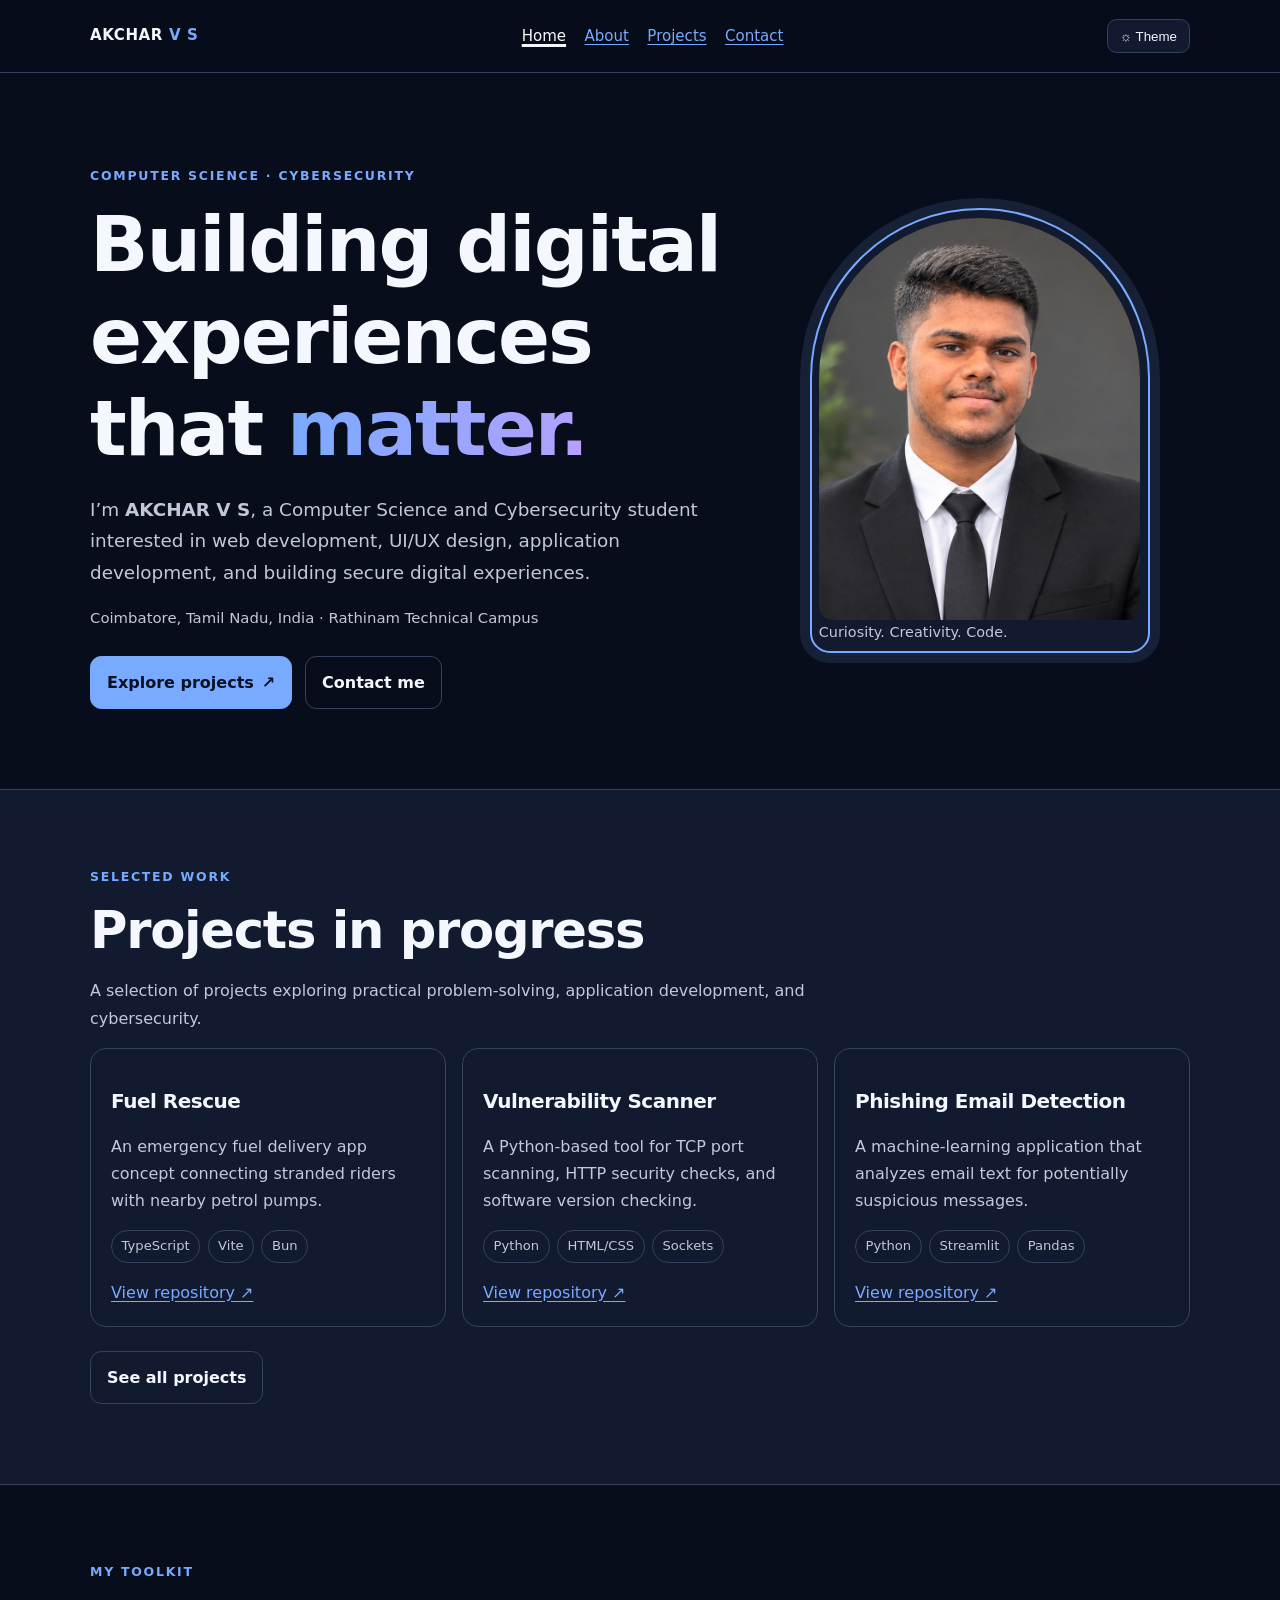
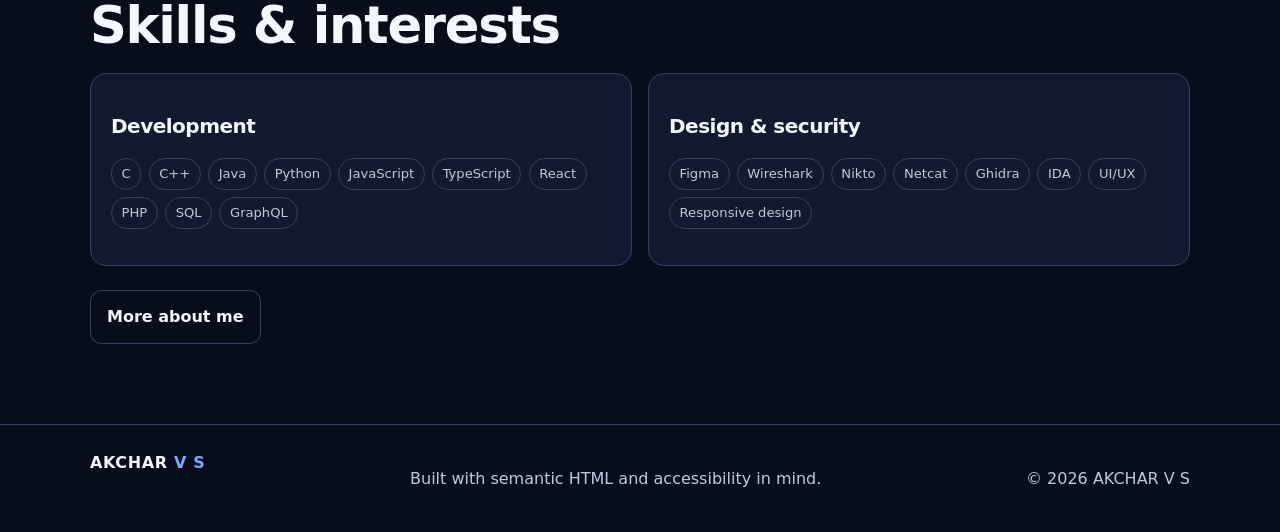
==== index.html @ f5e0c3da "Add portfolio website" ====
<!doctype html>
<html lang="en">
<head>
  <meta charset="utf-8">
  <meta name="viewport" content="width=device-width, initial-scale=1">
  <meta name="description" content="Portfolio of AKCHAR V S, a Computer Science and Cybersecurity student interested in web development, UI/UX design, application development, and cybersecurity.">
  <meta name="theme-color" content="#080d1b">
  <meta name="robots" content="index,follow">
  <meta property="og:type" content="website">
  <meta property="og:title" content="AKCHAR V S | Developer & Cybersecurity Student">
  <meta property="og:description" content="Portfolio of AKCHAR V S, a Computer Science and Cybersecurity student interested in web development, UI/UX design, application development, and cybersecurity.">
  <meta property="og:image" content="assets/profile.png">
  <title>AKCHAR V S | Developer & Cybersecurity Student</title>
  <link rel="icon" href="assets/favicon.svg" type="image/svg+xml">
  <link rel="stylesheet" href="assets/styles.css">
  <script src="assets/script.js" defer></script>
</head>
<body>
<a class="skip-link" href="#main">Skip to main content</a>
<header class="site-header">
  <nav class="nav wrap" aria-label="Main navigation">
    <a class="brand" href="index.html" aria-label="AKCHAR V S home">AKCHAR <span>V S</span></a>
    <button class="menu-button" type="button" data-menu-toggle aria-expanded="false" aria-controls="primary-links">Menu</button>
    <ul id="primary-links" data-nav-list><li><a href="index.html" aria-current="page">Home</a></li><li><a href="about.html">About</a></li><li><a href="projects.html">Projects</a></li><li><a href="contact.html">Contact</a></li></ul>
    <div class="nav-tools"><button class="icon-button" type="button" data-theme-toggle aria-label="Switch color theme">☼ Theme</button></div>
  </nav>
</header>
<main id="main" class="skip-target">
<section class="hero wrap" aria-labelledby="home-title">
  <div><p class="eyebrow">Computer Science · Cybersecurity</p><h1 id="home-title">Building digital experiences that <span class="gradient">matter.</span></h1>
  <p class="lead">I’m <strong>AKCHAR V S</strong>, a Computer Science and Cybersecurity student interested in web development, UI/UX design, application development, and building secure digital experiences.</p>
  <p class="meta">Coimbatore, Tamil Nadu, India · Rathinam Technical Campus</p>
  <div class="actions"><a class="button" href="projects.html">Explore projects <span aria-hidden="true">↗</span></a><a class="button secondary" href="contact.html">Contact me</a></div></div>
  <figure class="portrait-wrap"><img src="assets/profile.png" alt="Professional portrait of AKCHAR V S wearing a black suit and tie" width="832" height="1109" fetchpriority="high"><figcaption class="small">Curiosity. Creativity. Code.</figcaption></figure>
</section>
<section class="section alt" aria-labelledby="featured-title"><div class="wrap"><p class="eyebrow">SELECTED WORK</p><h2 id="featured-title">Projects in progress</h2><p class="section-intro">A selection of projects exploring practical problem-solving, application development, and cybersecurity.</p><div class="grid">
<article class="card"><h3>Fuel Rescue</h3><p>An emergency fuel delivery app concept connecting stranded riders with nearby petrol pumps.</p><ul class="tags"><li>TypeScript</li><li>Vite</li><li>Bun</li></ul><a href="https://github.com/akchar1429/FuelRescue" target="_blank" rel="noopener noreferrer">View repository <span aria-hidden="true">↗</span></a></article>
<article class="card"><h3>Vulnerability Scanner</h3><p>A Python-based tool for TCP port scanning, HTTP security checks, and software version checking.</p><ul class="tags"><li>Python</li><li>HTML/CSS</li><li>Sockets</li></ul><a href="https://github.com/akchar1429/Vulnerability-Scanner" target="_blank" rel="noopener noreferrer">View repository <span aria-hidden="true">↗</span></a></article>
<article class="card"><h3>Phishing Email Detection</h3><p>A machine-learning application that analyzes email text for potentially suspicious messages.</p><ul class="tags"><li>Python</li><li>Streamlit</li><li>Pandas</li></ul><a href="https://github.com/akchar1429/Phising-email-detection" target="_blank" rel="noopener noreferrer">View repository <span aria-hidden="true">↗</span></a></article>
</div><p class="actions"><a class="button secondary" href="projects.html">See all projects</a></p></div></section>
<section class="section wrap" aria-labelledby="skills-title"><p class="eyebrow">MY TOOLKIT</p><h2 id="skills-title">Skills & interests</h2><div class="grid two"><article class="card"><h3>Development</h3><ul class="tags"><li>C</li><li>C++</li><li>Java</li><li>Python</li><li>JavaScript</li><li>TypeScript</li><li>React</li><li>PHP</li><li>SQL</li><li>GraphQL</li></ul></article><article class="card"><h3>Design & security</h3><ul class="tags"><li>Figma</li><li>Wireshark</li><li>Nikto</li><li>Netcat</li><li>Ghidra</li><li>IDA</li><li>UI/UX</li><li>Responsive design</li></ul></article></div><p class="actions"><a class="button secondary" href="about.html">More about me</a></p></section>
</main>
<footer class="footer"><div class="wrap footer-inner"><a class="brand" href="index.html">AKCHAR <span>V S</span></a><p>Built with semantic HTML and accessibility in mind.</p><p>© <span data-year>2026</span> AKCHAR V S</p></div></footer>
</body></html>
---- assets/styles.css ----
:root{color-scheme:dark;--bg:#080d1b;--surface:#111a2e;--surface2:#16223a;--text:#f5f7ff;--muted:#c0c9dc;--line:#35435f;--blue:#78aaff;--violet:#b5a1ff;--focus:#ffe082;--header:rgba(8,13,27,.96)}
:root.light{color-scheme:light;--bg:#f7f9ff;--surface:#fff;--surface2:#edf2ff;--text:#151d31;--muted:#46536b;--line:#b7c3d9;--blue:#174eaa;--violet:#6040bd;--focus:#8a4100;--header:rgba(247,249,255,.97)}
*{box-sizing:border-box}html{scroll-behavior:smooth;scroll-padding-top:6rem}body{margin:0;background:var(--bg);color:var(--text);font:16px/1.7 system-ui,-apple-system,"Segoe UI",sans-serif}a{color:var(--blue);text-underline-offset:.2em}a:hover{text-decoration-thickness:2px}img{max-width:100%;height:auto}.wrap{width:min(1100px,calc(100% - 2rem));margin-inline:auto}.skip-link{position:absolute;left:1rem;top:-8rem;background:var(--text);color:var(--bg);padding:.8rem 1rem;z-index:100;border-radius:.5rem}.skip-link:focus{top:1rem}.site-header{position:sticky;top:0;z-index:20;background:var(--header);border-bottom:1px solid var(--line)}.nav{display:flex;align-items:center;justify-content:space-between;gap:1rem;min-height:4.5rem}.brand{font-weight:800;text-decoration:none;color:var(--text);letter-spacing:.04em}.brand span{color:var(--blue)}.nav ul{display:flex;gap:1.15rem;list-style:none;margin:0;padding:0}.nav a{font-size:.94rem}.nav a[aria-current=page]{color:var(--text);text-decoration-thickness:3px;text-decoration-line:underline}.nav-tools{display:flex;gap:.5rem;align-items:center}.icon-button,.menu-button{background:var(--surface);color:var(--text);border:1px solid var(--line);border-radius:.6rem;padding:.55rem .75rem;cursor:pointer}.menu-button{display:none}.hero{display:grid;grid-template-columns:1.2fr .8fr;gap:3rem;align-items:center;padding-block:5rem}.eyebrow{font-size:.78rem;font-weight:800;letter-spacing:.14em;text-transform:uppercase;color:var(--blue)}h1,h2,h3{line-height:1.2;letter-spacing:-.025em}h1{font-size:clamp(2.5rem,6vw,4.8rem);margin:.4rem 0 1rem}h2{font-size:clamp(2rem,4vw,3.2rem);margin:.3rem 0 1rem}h3{font-size:1.25rem}.gradient{background:linear-gradient(100deg,var(--blue),var(--violet));background-clip:text;color:transparent}.lead{font-size:1.15rem;color:var(--muted);max-width:42rem}.actions{display:flex;flex-wrap:wrap;gap:.8rem;margin-top:1.5rem}.button{display:inline-flex;align-items:center;justify-content:center;gap:.5rem;border:1px solid var(--blue);border-radius:.7rem;padding:.75rem 1rem;background:var(--blue);color:#071126;font-weight:750;text-decoration:none}.button.secondary{background:transparent;color:var(--text);border-color:var(--line)}.portrait-wrap{justify-self:center;max-width:340px;width:100%;padding:.45rem;border:2px solid var(--blue);border-radius:11rem 11rem 1.3rem 1.3rem;background:var(--surface);box-shadow:0 0 0 10px color-mix(in srgb,var(--blue) 12%,transparent)}.portrait-wrap img{display:block;width:100%;aspect-ratio:4/5;object-fit:cover;object-position:center 20%;border-radius:10.5rem 10.5rem .9rem .9rem}.section{padding-block:4rem}.section.alt{background:var(--surface);border-block:1px solid var(--line)}.section-intro{max-width:48rem;color:var(--muted)}.grid{display:grid;grid-template-columns:repeat(3,minmax(0,1fr));gap:1rem}.grid.two{grid-template-columns:repeat(2,minmax(0,1fr))}.card{background:var(--surface);border:1px solid var(--line);border-radius:1rem;padding:1.25rem;min-width:0}.card p{color:var(--muted)}.tags{display:flex;flex-wrap:wrap;gap:.45rem;padding:0;list-style:none}.tags li{border:1px solid var(--line);border-radius:99px;padding:.25rem .6rem;font-size:.82rem;color:var(--muted)}.meta{color:var(--muted);font-size:.93rem}.timeline{border-left:2px solid var(--line);margin:2rem 0 0  .5rem;padding-left:1.5rem}.timeline article{position:relative;margin-bottom:1.8rem}.timeline article:before{content:"";position:absolute;left:-1.98rem;top:.35rem;width:.7rem;height:.7rem;border-radius:50%;background:var(--blue);outline:4px solid var(--bg)}.form{max-width:700px}.field{margin-block:1rem}.field label{display:block;font-weight:700;margin-bottom:.35rem}.field input,.field textarea,.field select{width:100%;padding:.8rem;border-radius:.55rem;border:1px solid var(--line);background:var(--surface);color:var(--text);font:inherit}.field textarea{min-height:9rem;resize:vertical}.hint{font-size:.9rem;color:var(--muted);margin:.25rem 0}.error{color:#ff9b9b;font-weight:650}.field [aria-invalid=true]{border:2px solid #ff8b8b}.status{padding:.8rem;border:1px solid var(--line);border-radius:.6rem;margin-block:1rem}.status:empty{display:none}.footer{border-top:1px solid var(--line);padding:1.5rem 0;color:var(--muted)}.footer-inner{display:flex;flex-wrap:wrap;justify-content:space-between;gap:1rem}.not-found{text-align:center;padding-block:8rem}.skip-target{scroll-margin-top:6rem}.small{font-size:.9rem;color:var(--muted)}:focus-visible{outline:3px solid var(--focus);outline-offset:4px}button:focus-visible,input:focus-visible,textarea:focus-visible,select:focus-visible,a:focus-visible{outline:3px solid var(--focus);outline-offset:3px}@media(max-width:800px){.hero{grid-template-columns:1fr;gap:2rem;padding-block:3rem}.portrait-wrap{grid-row:1;max-width:260px}.grid{grid-template-columns:repeat(2,minmax(0,1fr))}.nav ul{gap:.7rem}}@media(max-width:620px){.nav{flex-wrap:wrap;padding-block:.7rem}.menu-button{display:inline-block}.nav ul{display:none;flex-basis:100%;flex-direction:column;padding:.5rem 0}.nav ul.open{display:flex}.nav ul a{display:block;padding:.45rem}.grid,.grid.two{grid-template-columns:1fr}.section{padding-block:3rem}.hero{padding-block:2rem}.footer-inner{display:block}.footer-inner>*{margin:.5rem 0}}@media(prefers-reduced-motion:reduce){*,*::before,*::after{scroll-behavior:auto!important;animation:none!important;transition:none!important}}
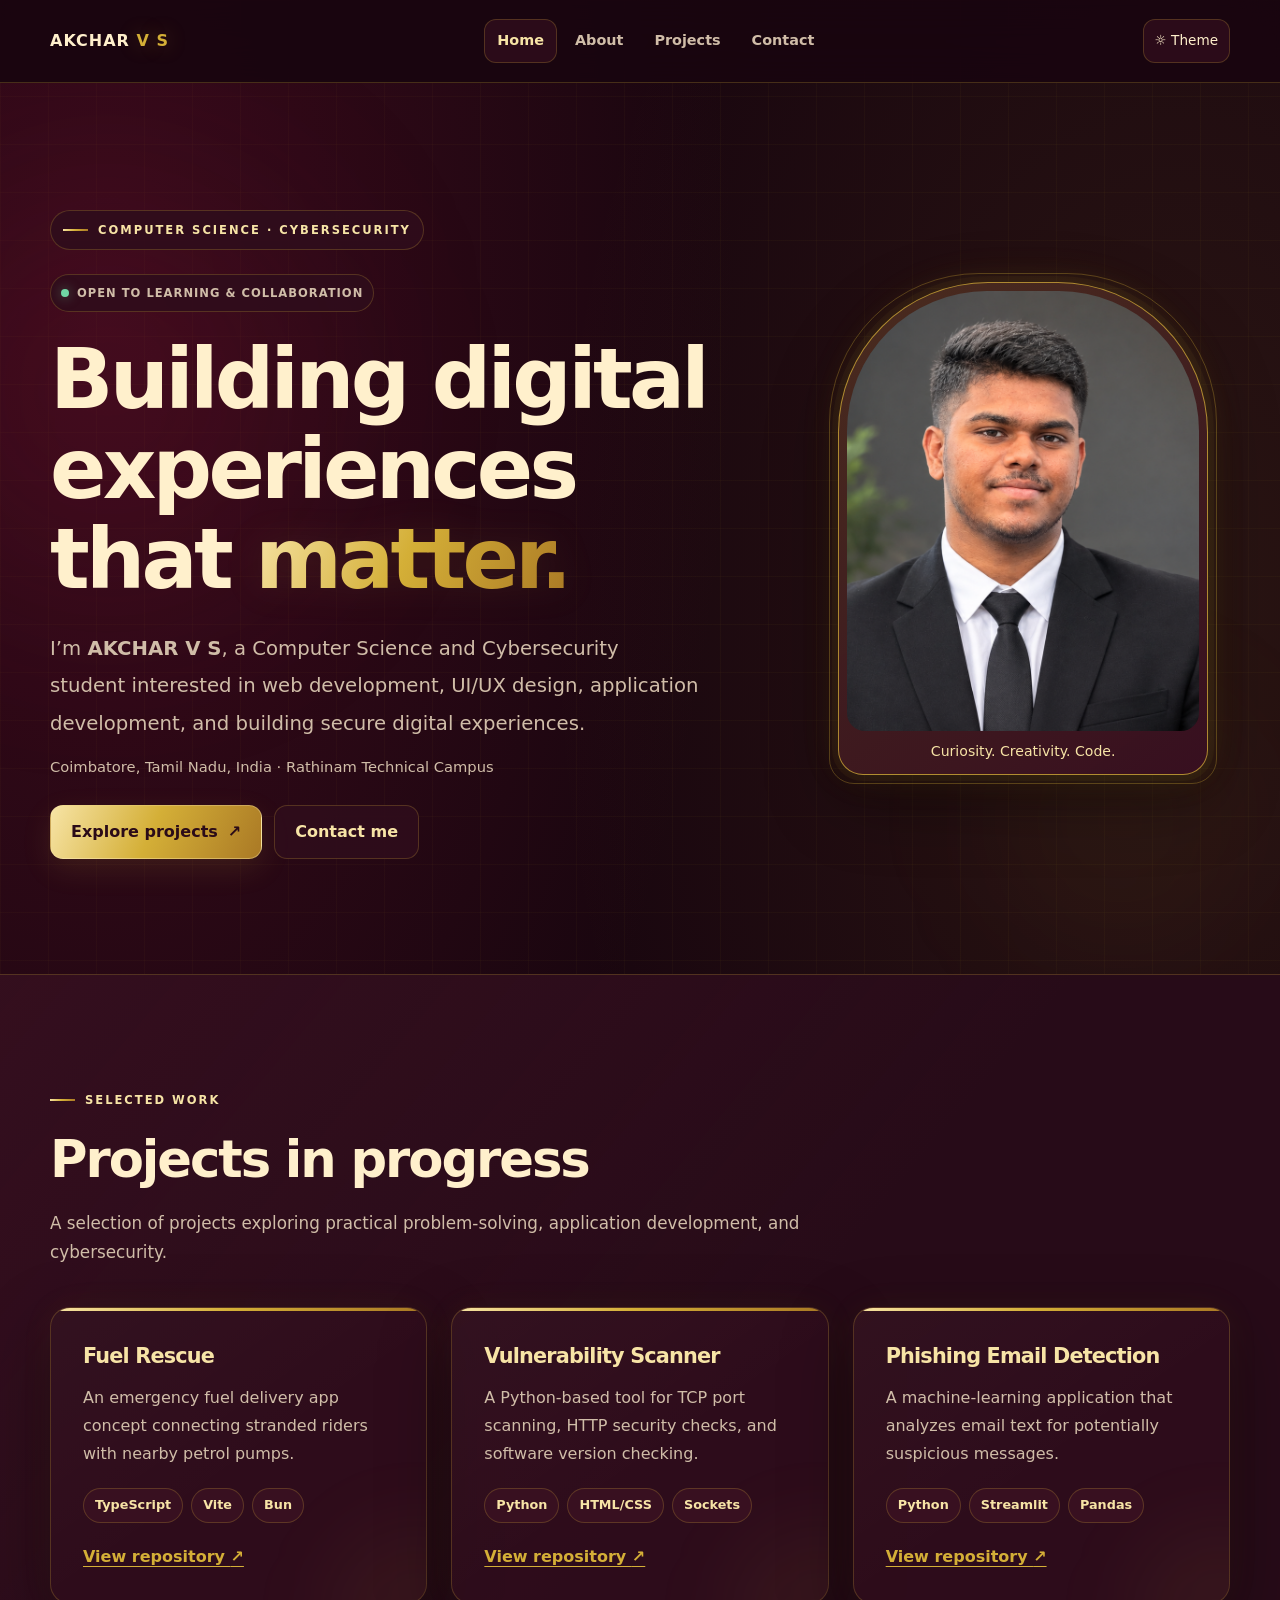
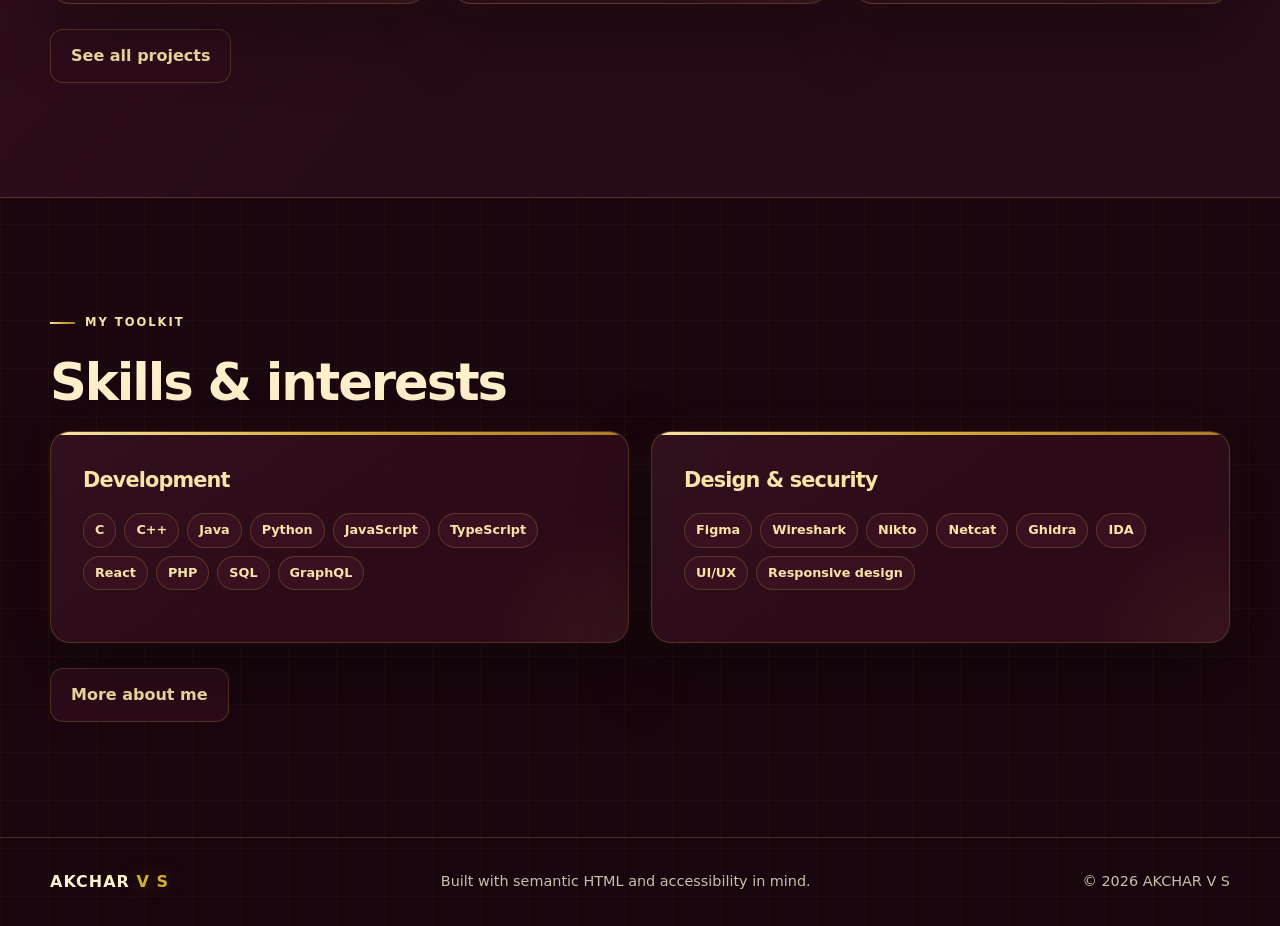
==== commit 91651c3a: "Update responsive portfolio design" ====
--- a/index.html
+++ b/index.html
@@ -27,7 +27,18 @@
 </header>
 <main id="main" class="skip-target">
 <section class="hero wrap" aria-labelledby="home-title">
-  <div><p class="eyebrow">Computer Science · Cybersecurity</p><h1 id="home-title">Building digital experiences that <span class="gradient">matter.</span></h1>
+  <div>
+    <p class="eyebrow">Computer Science · Cybersecurity</p>
+
+    <div class="availability-badge">
+        <span class="status-dot"></span>
+        OPEN TO LEARNING &amp; COLLABORATION
+    </div>
+
+    <h1 id="home-title">
+        Building digital experiences that
+        <span class="gradient">matter.</span>
+    </h1>
   <p class="lead">I’m <strong>AKCHAR V S</strong>, a Computer Science and Cybersecurity student interested in web development, UI/UX design, application development, and building secure digital experiences.</p>
   <p class="meta">Coimbatore, Tamil Nadu, India · Rathinam Technical Campus</p>
   <div class="actions"><a class="button" href="projects.html">Explore projects <span aria-hidden="true">↗</span></a><a class="button secondary" href="contact.html">Contact me</a></div></div>
--- a/assets/styles.css
+++ b/assets/styles.css
@@ -1,3 +1,1417 @@
-:root{color-scheme:dark;--bg:#080d1b;--surface:#111a2e;--surface2:#16223a;--text:#f5f7ff;--muted:#c0c9dc;--line:#35435f;--blue:#78aaff;--violet:#b5a1ff;--focus:#ffe082;--header:rgba(8,13,27,.96)}
-:root.light{color-scheme:light;--bg:#f7f9ff;--surface:#fff;--surface2:#edf2ff;--text:#151d31;--muted:#46536b;--line:#b7c3d9;--blue:#174eaa;--violet:#6040bd;--focus:#8a4100;--header:rgba(247,249,255,.97)}
-*{box-sizing:border-box}html{scroll-behavior:smooth;scroll-padding-top:6rem}body{margin:0;background:var(--bg);color:var(--text);font:16px/1.7 system-ui,-apple-system,"Segoe UI",sans-serif}a{color:var(--blue);text-underline-offset:.2em}a:hover{text-decoration-thickness:2px}img{max-width:100%;height:auto}.wrap{width:min(1100px,calc(100% - 2rem));margin-inline:auto}.skip-link{position:absolute;left:1rem;top:-8rem;background:var(--text);color:var(--bg);padding:.8rem 1rem;z-index:100;border-radius:.5rem}.skip-link:focus{top:1rem}.site-header{position:sticky;top:0;z-index:20;background:var(--header);border-bottom:1px solid var(--line)}.nav{display:flex;align-items:center;justify-content:space-between;gap:1rem;min-height:4.5rem}.brand{font-weight:800;text-decoration:none;color:var(--text);letter-spacing:.04em}.brand span{color:var(--blue)}.nav ul{display:flex;gap:1.15rem;list-style:none;margin:0;padding:0}.nav a{font-size:.94rem}.nav a[aria-current=page]{color:var(--text);text-decoration-thickness:3px;text-decoration-line:underline}.nav-tools{display:flex;gap:.5rem;align-items:center}.icon-button,.menu-button{background:var(--surface);color:var(--text);border:1px solid var(--line);border-radius:.6rem;padding:.55rem .75rem;cursor:pointer}.menu-button{display:none}.hero{display:grid;grid-template-columns:1.2fr .8fr;gap:3rem;align-items:center;padding-block:5rem}.eyebrow{font-size:.78rem;font-weight:800;letter-spacing:.14em;text-transform:uppercase;color:var(--blue)}h1,h2,h3{line-height:1.2;letter-spacing:-.025em}h1{font-size:clamp(2.5rem,6vw,4.8rem);margin:.4rem 0 1rem}h2{font-size:clamp(2rem,4vw,3.2rem);margin:.3rem 0 1rem}h3{font-size:1.25rem}.gradient{background:linear-gradient(100deg,var(--blue),var(--violet));background-clip:text;color:transparent}.lead{font-size:1.15rem;color:var(--muted);max-width:42rem}.actions{display:flex;flex-wrap:wrap;gap:.8rem;margin-top:1.5rem}.button{display:inline-flex;align-items:center;justify-content:center;gap:.5rem;border:1px solid var(--blue);border-radius:.7rem;padding:.75rem 1rem;background:var(--blue);color:#071126;font-weight:750;text-decoration:none}.button.secondary{background:transparent;color:var(--text);border-color:var(--line)}.portrait-wrap{justify-self:center;max-width:340px;width:100%;padding:.45rem;border:2px solid var(--blue);border-radius:11rem 11rem 1.3rem 1.3rem;background:var(--surface);box-shadow:0 0 0 10px color-mix(in srgb,var(--blue) 12%,transparent)}.portrait-wrap img{display:block;width:100%;aspect-ratio:4/5;object-fit:cover;object-position:center 20%;border-radius:10.5rem 10.5rem .9rem .9rem}.section{padding-block:4rem}.section.alt{background:var(--surface);border-block:1px solid var(--line)}.section-intro{max-width:48rem;color:var(--muted)}.grid{display:grid;grid-template-columns:repeat(3,minmax(0,1fr));gap:1rem}.grid.two{grid-template-columns:repeat(2,minmax(0,1fr))}.card{background:var(--surface);border:1px solid var(--line);border-radius:1rem;padding:1.25rem;min-width:0}.card p{color:var(--muted)}.tags{display:flex;flex-wrap:wrap;gap:.45rem;padding:0;list-style:none}.tags li{border:1px solid var(--line);border-radius:99px;padding:.25rem .6rem;font-size:.82rem;color:var(--muted)}.meta{color:var(--muted);font-size:.93rem}.timeline{border-left:2px solid var(--line);margin:2rem 0 0  .5rem;padding-left:1.5rem}.timeline article{position:relative;margin-bottom:1.8rem}.timeline article:before{content:"";position:absolute;left:-1.98rem;top:.35rem;width:.7rem;height:.7rem;border-radius:50%;background:var(--blue);outline:4px solid var(--bg)}.form{max-width:700px}.field{margin-block:1rem}.field label{display:block;font-weight:700;margin-bottom:.35rem}.field input,.field textarea,.field select{width:100%;padding:.8rem;border-radius:.55rem;border:1px solid var(--line);background:var(--surface);color:var(--text);font:inherit}.field textarea{min-height:9rem;resize:vertical}.hint{font-size:.9rem;color:var(--muted);margin:.25rem 0}.error{color:#ff9b9b;font-weight:650}.field [aria-invalid=true]{border:2px solid #ff8b8b}.status{padding:.8rem;border:1px solid var(--line);border-radius:.6rem;margin-block:1rem}.status:empty{display:none}.footer{border-top:1px solid var(--line);padding:1.5rem 0;color:var(--muted)}.footer-inner{display:flex;flex-wrap:wrap;justify-content:space-between;gap:1rem}.not-found{text-align:center;padding-block:8rem}.skip-target{scroll-margin-top:6rem}.small{font-size:.9rem;color:var(--muted)}:focus-visible{outline:3px solid var(--focus);outline-offset:4px}button:focus-visible,input:focus-visible,textarea:focus-visible,select:focus-visible,a:focus-visible{outline:3px solid var(--focus);outline-offset:3px}@media(max-width:800px){.hero{grid-template-columns:1fr;gap:2rem;padding-block:3rem}.portrait-wrap{grid-row:1;max-width:260px}.grid{grid-template-columns:repeat(2,minmax(0,1fr))}.nav ul{gap:.7rem}}@media(max-width:620px){.nav{flex-wrap:wrap;padding-block:.7rem}.menu-button{display:inline-block}.nav ul{display:none;flex-basis:100%;flex-direction:column;padding:.5rem 0}.nav ul.open{display:flex}.nav ul a{display:block;padding:.45rem}.grid,.grid.two{grid-template-columns:1fr}.section{padding-block:3rem}.hero{padding-block:2rem}.footer-inner{display:block}.footer-inner>*{margin:.5rem 0}}@media(prefers-reduced-motion:reduce){*,*::before,*::after{scroll-behavior:auto!important;animation:none!important;transition:none!important}}+/* =========================================================
+   AKCHAR V S — BURGUNDY & ROYAL GOLD PORTFOLIO
+   Advanced CSS3 | Mobile-First Responsive Architecture
+   CSS Grid | Flexbox | Light/Dark Theme | Accessibility
+   ========================================================= */
+
+
+/* =========================================================
+   01. THEME VARIABLES — DARK MODE (DEFAULT)
+   ========================================================= */
+
+:root {
+    color-scheme: dark;
+
+    --bg: #19060f;
+    --surface: #270b18;
+    --surface2: #381020;
+
+    --text: #fff0cc;
+    --muted: #d0bda8;
+
+    --line: rgba(212, 175, 55, 0.24);
+
+    --cyan: #e7c46a;
+    --blue: #d4af37;
+    --violet: #f7e4a6;
+    --pink: #b76e79;
+
+    --gold: #d4af37;
+    --gold-light: #f7e4a6;
+    --gold-dark: #9c741c;
+
+    --burgundy: #681c36;
+    --focus: #fff0a6;
+
+    --header: rgba(25, 6, 15, 0.94);
+    --glass: rgba(47, 13, 28, 0.88);
+
+    --gradient: linear-gradient(
+        115deg,
+        #f7e4a6 0%,
+        #d4af37 48%,
+        #aa7925 100%
+    );
+
+    --shadow:
+        0 25px 70px rgba(0, 0, 0, 0.38),
+        0 0 35px rgba(212, 175, 55, 0.055);
+
+    --radius: 20px;
+    --content: 1180px;
+    --transition: 250ms ease;
+}
+
+
+/* =========================================================
+   02. LIGHT THEME
+   ========================================================= */
+
+:root.light {
+    color-scheme: light;
+
+    --bg: #fbf5e9;
+    --surface: #fffaf1;
+    --surface2: #f0e3d1;
+
+    --text: #52172d;
+    --muted: #76596a;
+
+    --line: rgba(112, 66, 33, 0.22);
+
+    --cyan: #762440;
+    --blue: #986b1b;
+    --violet: #c59a42;
+    --pink: #a64f6a;
+
+    --gold: #a77920;
+    --gold-light: #762440;
+    --gold-dark: #714715;
+
+    --burgundy: #681c36;
+    --focus: #6b2b10;
+
+    --header: rgba(251, 245, 233, 0.96);
+    --glass: rgba(255, 250, 241, 0.94);
+
+    --gradient: linear-gradient(
+        115deg,
+        #762440 0%,
+        #8e3049 45%,
+        #a77920 100%
+    );
+
+    --shadow:
+        0 20px 55px rgba(78, 27, 43, 0.09);
+}
+
+
+/* =========================================================
+   03. RESET AND BASE STYLES
+   ========================================================= */
+
+*,
+*::before,
+*::after {
+    box-sizing: border-box;
+}
+
+html {
+    scroll-behavior: smooth;
+    scroll-padding-top: 90px;
+    -webkit-text-size-adjust: 100%;
+}
+
+body {
+    min-width: 320px;
+    margin: 0;
+
+    color: var(--text);
+
+    font-family:
+        Inter,
+        "Segoe UI",
+        system-ui,
+        -apple-system,
+        sans-serif;
+
+    font-size: 16px;
+    line-height: 1.75;
+
+    background-color: var(--bg);
+
+    background-image:
+        radial-gradient(
+            ellipse at 8% 12%,
+            rgba(128, 20, 53, 0.32),
+            transparent 38%
+        ),
+        radial-gradient(
+            ellipse at 92% 24%,
+            rgba(212, 175, 55, 0.09),
+            transparent 38%
+        ),
+        linear-gradient(
+            rgba(212, 175, 55, 0.035) 1px,
+            transparent 1px
+        ),
+        linear-gradient(
+            90deg,
+            rgba(212, 175, 55, 0.035) 1px,
+            transparent 1px
+        );
+
+    background-size:
+        auto,
+        auto,
+        48px 48px,
+        48px 48px;
+
+    transition:
+        background-color var(--transition),
+        color var(--transition);
+}
+
+img,
+picture,
+video,
+canvas,
+svg {
+    display: block;
+    max-width: 100%;
+}
+
+img {
+    height: auto;
+}
+
+button,
+input,
+textarea,
+select {
+    font: inherit;
+}
+
+button {
+    color: inherit;
+}
+
+a {
+    color: var(--blue);
+    text-underline-offset: 4px;
+
+    transition:
+        color var(--transition),
+        opacity var(--transition);
+}
+
+a:hover {
+    text-decoration-thickness: 2px;
+}
+
+::selection {
+    background: var(--gold);
+    color: #270b18;
+}
+
+.wrap {
+    width: calc(100% - 30px);
+    max-width: var(--content);
+    margin-inline: auto;
+}
+
+.skip-target {
+    scroll-margin-top: 90px;
+}
+
+
+/* =========================================================
+   04. ACCESSIBILITY
+   ========================================================= */
+
+.skip-link {
+    position: absolute;
+    top: -100px;
+    left: 15px;
+    z-index: 1000;
+
+    padding: 12px 18px;
+
+    color: var(--bg);
+    background: var(--text);
+
+    border-radius: 10px;
+}
+
+.skip-link:focus {
+    top: 15px;
+}
+
+:focus-visible {
+    outline: 3px solid var(--focus);
+    outline-offset: 4px;
+}
+
+button:focus-visible,
+input:focus-visible,
+textarea:focus-visible,
+select:focus-visible,
+a:focus-visible {
+    outline: 3px solid var(--focus);
+    outline-offset: 4px;
+}
+
+
+/* =========================================================
+   05. NAVIGATION — MOBILE FIRST
+   ========================================================= */
+
+.site-header {
+    position: sticky;
+    top: 0;
+    z-index: 100;
+
+    background: var(--header);
+    border-bottom: 1px solid var(--line);
+
+    -webkit-backdrop-filter: blur(22px);
+    backdrop-filter: blur(22px);
+}
+
+.nav {
+    display: flex;
+    flex-wrap: wrap;
+    align-items: center;
+    justify-content: space-between;
+
+    gap: 10px;
+
+    min-height: 72px;
+    padding-block: 10px;
+}
+
+.brand {
+    flex-shrink: 0;
+
+    color: var(--text);
+
+    font-size: 0.92rem;
+    font-weight: 900;
+    letter-spacing: 1px;
+
+    text-decoration: none;
+}
+
+.brand span {
+    color: var(--gold);
+    text-shadow: 0 0 20px rgba(212, 175, 55, 0.35);
+}
+
+.nav-tools {
+    display: flex;
+    align-items: center;
+    gap: 8px;
+
+    margin-left: auto;
+}
+
+.nav ul {
+    display: none;
+
+    flex-basis: 100%;
+    flex-direction: column;
+    align-items: stretch;
+
+    gap: 5px;
+
+    margin: 0;
+    padding: 12px 0 5px;
+
+    list-style: none;
+}
+
+.nav ul.open {
+    display: flex;
+}
+
+.nav ul a {
+    display: flex;
+    align-items: center;
+    justify-content: flex-start;
+
+    width: 100%;
+    min-height: 44px;
+
+    padding: 10px 14px;
+
+    color: var(--muted);
+    background: transparent;
+
+    border: 1px solid transparent;
+    border-radius: 12px;
+
+    font-size: 0.95rem;
+    font-weight: 650;
+
+    text-decoration: none;
+
+    transition:
+        color var(--transition),
+        background var(--transition),
+        border-color var(--transition);
+}
+
+.nav ul a:hover,
+.nav ul a[aria-current="page"] {
+    color: var(--gold-light);
+    background: var(--glass);
+    border-color: var(--line);
+}
+
+.icon-button,
+.menu-button {
+    display: inline-flex;
+    align-items: center;
+    justify-content: center;
+
+    gap: 8px;
+
+    min-height: 42px;
+    padding: 9px 11px;
+
+    color: var(--text);
+    background: var(--glass);
+
+    border: 1px solid var(--line);
+    border-radius: 12px;
+
+    font-size: 0.85rem;
+
+    cursor: pointer;
+
+    transition:
+        transform var(--transition),
+        border-color var(--transition),
+        box-shadow var(--transition);
+}
+
+.menu-button {
+    display: inline-flex;
+}
+
+
+/* =========================================================
+   06. TYPOGRAPHY
+   ========================================================= */
+
+h1,
+h2,
+h3 {
+    line-height: 1.15;
+    letter-spacing: -0.04em;
+}
+
+h1 {
+    margin: 15px 0 25px;
+
+    font-size: clamp(2.45rem, 11vw, 3.6rem);
+    font-weight: 900;
+    line-height: 1.08;
+}
+
+h2 {
+    margin: 10px 0 20px;
+
+    font-size: clamp(2rem, 9vw, 2.7rem);
+    font-weight: 850;
+}
+
+h3 {
+    font-size: 1.3rem;
+    font-weight: 800;
+}
+
+p {
+    margin-block: 12px;
+}
+
+.eyebrow {
+    display: inline-flex;
+    align-items: center;
+    gap: 10px;
+
+    margin-bottom: 10px;
+
+    color: var(--gold-light);
+
+    font-size: 0.72rem;
+    font-weight: 850;
+    letter-spacing: 2px;
+    text-transform: uppercase;
+}
+
+.eyebrow::before {
+    content: "";
+
+    width: 25px;
+    height: 2px;
+
+    flex-shrink: 0;
+
+    background: var(--gradient);
+}
+
+.gradient {
+    display: inline-block;
+
+    background: var(--gradient);
+    background-clip: text;
+    -webkit-background-clip: text;
+    -webkit-text-fill-color: transparent;
+
+    filter: drop-shadow(
+        0 0 18px rgba(212, 175, 55, 0.1)
+    );
+}
+
+.lead {
+    max-width: 680px;
+
+    color: var(--muted);
+
+    font-size: 1rem;
+    line-height: 1.9;
+}
+
+.meta {
+    color: var(--muted);
+    font-size: 0.92rem;
+}
+
+
+/* =========================================================
+   07. HERO — MOBILE FIRST CSS GRID
+   ========================================================= */
+
+.hero {
+    position: relative;
+    isolation: isolate;
+
+    display: grid;
+    grid-template-columns: minmax(0, 1fr);
+
+    align-items: center;
+    gap: 35px;
+
+    min-height: auto;
+
+    padding-block: 45px 55px;
+}
+
+.hero > div {
+    min-width: 0;
+    grid-row: 2;
+}
+
+.hero::before,
+.hero::after {
+    position: absolute;
+    z-index: -1;
+
+    content: "";
+
+    border-radius: 50%;
+
+    pointer-events: none;
+}
+
+.hero::before {
+    top: 12%;
+    left: -12%;
+
+    width: 220px;
+    aspect-ratio: 1;
+
+    background: rgba(128, 20, 53, 0.16);
+    filter: blur(75px);
+}
+
+.hero::after {
+    right: 0;
+    bottom: 5%;
+
+    width: 160px;
+    aspect-ratio: 1;
+
+    background: rgba(212, 175, 55, 0.055);
+    filter: blur(60px);
+}
+
+.hero .eyebrow {
+    padding: 9px 12px;
+
+    background: var(--glass);
+    border: 1px solid var(--line);
+    border-radius: 999px;
+}
+
+.hero h1 {
+    max-width: 13ch;
+
+    font-size: clamp(2.6rem, 10vw, 3.5rem);
+    line-height: 1.08;
+    letter-spacing: -0.045em;
+
+    overflow-wrap: anywhere;
+}
+
+.hero .lead {
+    max-width: 650px;
+}
+
+.actions {
+    display: flex;
+    flex-wrap: wrap;
+    align-items: stretch;
+
+    gap: 12px;
+
+    margin-top: 25px;
+}
+
+.actions .button {
+    flex: 1 1 100%;
+}
+
+
+/* =========================================================
+   08. BUTTONS
+   ========================================================= */
+
+.button {
+    display: inline-flex;
+    align-items: center;
+    justify-content: center;
+
+    gap: 10px;
+
+    min-height: 48px;
+    padding: 12px 20px;
+
+    color: #2b0b18;
+    background: var(--gradient);
+
+    border: 1px solid rgba(247, 228, 166, 0.4);
+    border-radius: 13px;
+
+    font-weight: 850;
+    text-align: center;
+    text-decoration: none;
+
+    box-shadow:
+        0 10px 30px rgba(212, 175, 55, 0.12);
+
+    transition:
+        transform var(--transition),
+        box-shadow var(--transition),
+        border-color var(--transition);
+}
+
+.button.secondary {
+    color: var(--gold-light);
+    background: var(--glass);
+    border-color: var(--line);
+    box-shadow: none;
+}
+
+
+/* =========================================================
+   09. PORTRAIT FRAME
+   ========================================================= */
+
+.portrait-wrap {
+    position: relative;
+    isolation: isolate;
+
+    grid-row: 1;
+    justify-self: center;
+
+    width: min(78%, 250px);
+    min-width: 0;
+
+    padding: 8px;
+
+    background:
+        linear-gradient(
+            145deg,
+            rgba(212, 175, 55, 0.2),
+            rgba(104, 28, 54, 0.25)
+        ),
+        var(--surface);
+
+    border: 1px solid rgba(212, 175, 55, 0.75);
+    border-radius: 150px 150px 25px 25px;
+
+    box-shadow:
+        0 0 0 6px rgba(212, 175, 55, 0.045),
+        0 0 40px rgba(212, 175, 55, 0.1),
+        var(--shadow);
+}
+
+.portrait-wrap::before {
+    position: absolute;
+    z-index: -1;
+    inset: -10px;
+
+    content: "";
+
+    border: 1px solid rgba(212, 175, 55, 0.3);
+    border-radius: inherit;
+
+    pointer-events: none;
+}
+
+.portrait-wrap img {
+    width: 100%;
+
+    aspect-ratio: 4 / 5;
+    object-fit: cover;
+    object-position: center 20%;
+
+    border-radius: 140px 140px 18px 18px;
+}
+
+.portrait-wrap figcaption {
+    padding: 8px 6px 3px;
+
+    color: var(--gold-light);
+
+    text-align: center;
+    font-size: 0.88rem;
+}
+
+
+/* =========================================================
+   10. AVAILABILITY BADGE
+   ========================================================= */
+
+.availability-badge {
+    display: inline-flex;
+    align-items: center;
+    gap: 8px;
+
+    max-width: 100%;
+
+    margin: 14px 0 8px;
+    padding: 8px 10px;
+
+    color: var(--muted);
+    background: var(--glass);
+
+    border: 1px solid var(--line);
+    border-radius: 999px;
+
+    font-size: 0.62rem;
+    font-weight: 750;
+    letter-spacing: 0.7px;
+
+    overflow-wrap: anywhere;
+}
+
+.status-dot {
+    width: 8px;
+    height: 8px;
+
+    flex-shrink: 0;
+
+    background: #70d6a4;
+    border-radius: 50%;
+
+    box-shadow: 0 0 12px rgba(112, 214, 164, 0.5);
+}
+
+
+/* =========================================================
+   11. CONTENT SECTIONS
+   ========================================================= */
+
+.section {
+    padding-block: 55px;
+}
+
+.section.alt {
+    position: relative;
+
+    background:
+        linear-gradient(
+            130deg,
+            rgba(104, 28, 54, 0.2),
+            transparent 55%
+        ),
+        var(--surface);
+
+    border-block: 1px solid var(--line);
+}
+
+.section-intro {
+    max-width: 760px;
+
+    margin: 10px 0 35px;
+
+    color: var(--muted);
+    font-size: 1.02rem;
+}
+
+
+/* =========================================================
+   12. PROJECTS AND SKILLS — MOBILE GRID
+   ========================================================= */
+
+.grid,
+.grid.two {
+    display: grid;
+    grid-template-columns: minmax(0, 1fr);
+
+    gap: 18px;
+}
+
+
+/* =========================================================
+   13. CARDS
+   ========================================================= */
+
+.card {
+    position: relative;
+    isolation: isolate;
+
+    min-width: 0;
+    overflow: hidden;
+
+    padding: 23px;
+
+    background:
+        linear-gradient(
+            145deg,
+            rgba(255, 240, 204, 0.025),
+            transparent 55%
+        ),
+        var(--glass);
+
+    border: 1px solid var(--line);
+    border-radius: 16px;
+
+    box-shadow: var(--shadow);
+
+    transition:
+        transform var(--transition),
+        border-color var(--transition),
+        box-shadow var(--transition);
+}
+
+.card::before {
+    position: absolute;
+    z-index: -1;
+
+    top: 0;
+    left: 0;
+    right: 0;
+
+    height: 3px;
+
+    content: "";
+
+    background: var(--gradient);
+}
+
+.card::after {
+    position: absolute;
+    z-index: -1;
+
+    right: -80px;
+    bottom: -100px;
+
+    width: 180px;
+    aspect-ratio: 1;
+
+    content: "";
+
+    border-radius: 50%;
+    background: rgba(212, 175, 55, 0.055);
+
+    filter: blur(40px);
+}
+
+.card h3 {
+    margin: 5px 0 15px;
+    color: var(--gold-light);
+}
+
+.card p {
+    color: var(--muted);
+}
+
+.card a {
+    font-weight: 750;
+    overflow-wrap: anywhere;
+}
+
+
+/* =========================================================
+   14. TAGS
+   ========================================================= */
+
+.tags {
+    display: flex;
+    flex-wrap: wrap;
+
+    gap: 8px;
+
+    margin: 20px 0;
+    padding: 0;
+
+    list-style: none;
+}
+
+.tags li {
+    padding: 5px 11px;
+
+    color: var(--gold-light);
+    background: var(--surface2);
+
+    border: 1px solid var(--line);
+    border-radius: 999px;
+
+    font-size: 0.8rem;
+    font-weight: 650;
+
+    transition:
+        color var(--transition),
+        border-color var(--transition);
+}
+
+
+/* =========================================================
+   15. TIMELINE
+   ========================================================= */
+
+.timeline {
+    margin: 35px 0 0 10px;
+    padding-left: 25px;
+
+    border-left: 1px solid var(--line);
+}
+
+.timeline article {
+    position: relative;
+    margin-bottom: 35px;
+}
+
+.timeline article::before {
+    position: absolute;
+
+    top: 7px;
+    left: -33px;
+
+    width: 12px;
+    height: 12px;
+
+    content: "";
+
+    background: var(--gold);
+    border-radius: 50%;
+
+    outline: 4px solid var(--bg);
+
+    box-shadow: 0 0 18px rgba(212, 175, 55, 0.35);
+}
+
+.small {
+    color: var(--muted);
+    font-size: 0.9rem;
+}
+
+
+/* =========================================================
+   16. CONTACT FORM
+   ========================================================= */
+
+.form {
+    width: 100%;
+    max-width: 760px;
+}
+
+.field {
+    margin-block: 20px;
+}
+
+.field label {
+    display: block;
+    margin-bottom: 8px;
+    font-weight: 750;
+}
+
+.field input,
+.field textarea,
+.field select {
+    display: block;
+
+    width: 100%;
+    min-width: 0;
+
+    padding: 13px 14px;
+
+    color: var(--text);
+    background: var(--surface);
+
+    border: 1px solid var(--line);
+    border-radius: 12px;
+
+    transition:
+        border-color var(--transition),
+        box-shadow var(--transition);
+}
+
+.field textarea {
+    min-height: 150px;
+    resize: vertical;
+}
+
+.field input:focus,
+.field textarea:focus,
+.field select:focus {
+    border-color: var(--gold);
+
+    box-shadow:
+        0 0 0 3px rgba(212, 175, 55, 0.1);
+}
+
+.hint {
+    color: var(--muted);
+    font-size: 0.9rem;
+}
+
+.error {
+    color: #ffaaaa;
+    font-weight: 700;
+}
+
+.field [aria-invalid="true"] {
+    border: 2px solid #ff8888;
+}
+
+.status {
+    margin-block: 20px;
+    padding: 14px 16px;
+
+    background: var(--glass);
+
+    border: 1px solid var(--line);
+    border-radius: 12px;
+}
+
+.status:empty {
+    display: none;
+}
+
+
+/* =========================================================
+   17. FOOTER
+   ========================================================= */
+
+.footer {
+    padding: 30px 0;
+
+    color: var(--muted);
+    background: rgba(0, 0, 0, 0.08);
+
+    border-top: 1px solid var(--line);
+}
+
+.footer-inner {
+    display: grid;
+    gap: 10px;
+}
+
+.footer-inner p {
+    margin: 0;
+    font-size: 0.9rem;
+}
+
+.not-found {
+    padding-block: 100px;
+    text-align: center;
+}
+
+
+/* =========================================================
+   18. LIGHT THEME DETAILS
+   ========================================================= */
+
+:root.light .card {
+    background:
+        linear-gradient(
+            145deg,
+            rgba(255, 255, 255, 0.97),
+            rgba(248, 239, 225, 0.94)
+        );
+}
+
+:root.light .section.alt {
+    background:
+        linear-gradient(
+            130deg,
+            rgba(118, 36, 64, 0.045),
+            transparent 50%
+        ),
+        var(--surface2);
+}
+
+:root.light .portrait-wrap {
+    box-shadow:
+        0 0 0 8px rgba(167, 121, 32, 0.05),
+        0 0 45px rgba(167, 121, 32, 0.1),
+        var(--shadow);
+}
+
+:root.light .hero .eyebrow {
+    color: #762440;
+}
+
+:root.light .button {
+    color: #fff8e8;
+}
+
+:root.light .button.secondary {
+    color: var(--text);
+}
+
+
+/* =========================================================
+   19. TABLET — MIN-WIDTH: 600px
+   ========================================================= */
+
+@media (min-width: 600px) {
+
+    .wrap {
+        width: calc(100% - 48px);
+    }
+
+    h1 {
+        font-size: clamp(3rem, 7vw, 4.5rem);
+    }
+
+    h2 {
+        font-size: clamp(2.2rem, 5vw, 3.2rem);
+    }
+
+    .hero {
+        gap: 45px;
+        padding-block: 65px 75px;
+    }
+
+    .hero h1 {
+        font-size: clamp(3rem, 7vw, 4.5rem);
+    }
+
+    .portrait-wrap {
+        width: min(75%, 290px);
+    }
+
+    .actions {
+        align-items: center;
+    }
+
+    .actions .button {
+        flex: 0 1 auto;
+    }
+
+    .grid,
+    .grid.two {
+        grid-template-columns: repeat(2, minmax(0, 1fr));
+        gap: 22px;
+    }
+
+    .card {
+        padding: 26px;
+        border-radius: 18px;
+    }
+
+    .section {
+        padding-block: 70px;
+    }
+
+    .availability-badge {
+        font-size: 0.72rem;
+        letter-spacing: 1px;
+    }
+
+    .footer-inner {
+        display: flex;
+        flex-wrap: wrap;
+        align-items: center;
+        justify-content: space-between;
+        gap: 20px;
+    }
+}
+
+
+/* =========================================================
+   20. TABLET NAVIGATION
+   ========================================================= */
+
+@media (min-width: 761px) {
+
+    .nav {
+        flex-wrap: nowrap;
+        gap: 12px;
+        min-height: 82px;
+        padding-block: 0;
+    }
+
+    .brand {
+        font-size: 1rem;
+    }
+
+    .nav-tools {
+        margin-left: 0;
+    }
+
+    .menu-button {
+        display: none;
+    }
+
+    .nav ul,
+    .nav ul.open {
+        display: flex;
+
+        flex: 1 1 auto;
+        flex-direction: row;
+        align-items: center;
+        justify-content: center;
+
+        gap: 2px;
+
+        min-width: 0;
+
+        margin: 0;
+        padding: 0;
+    }
+
+    .nav ul a {
+        display: inline-flex;
+        align-items: center;
+        justify-content: center;
+
+        width: auto;
+        min-height: 42px;
+
+        padding: 8px 10px;
+
+        font-size: 0.85rem;
+    }
+
+    .hero {
+        grid-template-columns: minmax(0, 1fr);
+        gap: 45px;
+    }
+
+    .hero > div {
+        grid-row: 2;
+    }
+
+    .portrait-wrap {
+        grid-row: 1;
+    }
+}
+
+
+/* =========================================================
+   21. DESKTOP — MIN-WIDTH: 960px
+   ========================================================= */
+
+@media (min-width: 960px) {
+
+    .wrap {
+        width: min(var(--content), calc(100% - 64px));
+    }
+
+    .nav {
+        gap: 20px;
+    }
+
+    .nav ul {
+        gap: 5px;
+    }
+
+    .nav ul a {
+        padding-inline: 12px;
+        font-size: 0.9rem;
+    }
+
+    .hero {
+        grid-template-columns:
+            minmax(0, 1.25fr)
+            minmax(260px, 0.75fr);
+
+        align-items: center;
+
+        gap: clamp(35px, 6vw, 90px);
+
+        min-height: min(790px, calc(100svh - 82px));
+
+        padding-block: clamp(70px, 9vw, 130px);
+    }
+
+    .hero > div {
+        grid-row: auto;
+    }
+
+    .portrait-wrap {
+        grid-row: auto;
+        width: min(100%, 370px);
+    }
+
+    .hero h1 {
+        max-width: 16ch;
+        font-size: clamp(3.5rem, 5.4vw, 5.2rem);
+    }
+
+    .hero .lead {
+        font-size: clamp(1.05rem, 1.7vw, 1.23rem);
+    }
+
+    .grid {
+        grid-template-columns: repeat(3, minmax(0, 1fr));
+        gap: 24px;
+    }
+
+    .grid.two {
+        grid-template-columns: repeat(2, minmax(0, 1fr));
+    }
+
+    .section {
+        padding-block: clamp(75px, 8vw, 115px);
+    }
+
+    .section-intro {
+        margin-bottom: 40px;
+        font-size: 1.05rem;
+    }
+
+    .card {
+        padding: clamp(22px, 3vw, 32px);
+        border-radius: var(--radius);
+    }
+
+    .not-found {
+        padding-block: 130px;
+    }
+}
+
+
+/* =========================================================
+   22. LARGE DESKTOP REFINEMENTS
+   ========================================================= */
+
+@media (min-width: 1200px) {
+
+    .hero h1 {
+        font-size: 5.2rem;
+    }
+
+    .hero::before {
+        width: 400px;
+        filter: blur(100px);
+    }
+
+    .hero::after {
+        width: 220px;
+        filter: blur(80px);
+    }
+}
+
+
+/* =========================================================
+   23. DESKTOP INTERACTIONS
+   ========================================================= */
+
+@media (hover: hover) and (pointer: fine) {
+
+    .card:hover {
+        transform: translateY(-7px);
+
+        border-color: rgba(212, 175, 55, 0.55);
+
+        box-shadow:
+            var(--shadow),
+            0 0 28px rgba(212, 175, 55, 0.07);
+    }
+
+    .icon-button:hover,
+    .menu-button:hover {
+        transform: translateY(-2px);
+
+        border-color: var(--gold);
+
+        box-shadow:
+            0 0 22px rgba(212, 175, 55, 0.1);
+    }
+
+    .button:hover {
+        transform: translateY(-3px);
+
+        box-shadow:
+            0 12px 35px rgba(212, 175, 55, 0.23);
+    }
+
+    .button.secondary:hover {
+        border-color: var(--gold);
+    }
+
+    .tags li:hover {
+        color: var(--text);
+        border-color: var(--gold);
+    }
+}
+
+
+/* =========================================================
+   24. REDUCED MOTION ACCESSIBILITY
+   ========================================================= */
+
+@media (prefers-reduced-motion: reduce) {
+
+    *,
+    *::before,
+    *::after {
+        scroll-behavior: auto !important;
+        animation: none !important;
+        transition: none !important;
+    }
+}
+
+
+/* =========================================================
+   25. VERY SMALL SCREENS
+   ========================================================= */
+
+@media (max-width: 359px) {
+
+    .wrap {
+        width: calc(100% - 24px);
+    }
+
+    .brand {
+        font-size: 0.82rem;
+        letter-spacing: 0.5px;
+    }
+
+    .icon-button,
+    .menu-button {
+        min-height: 40px;
+        padding: 8px;
+        font-size: 0.78rem;
+    }
+
+    .hero h1 {
+        font-size: 2.4rem;
+    }
+
+    .eyebrow {
+        letter-spacing: 1px;
+    }
+
+    .portrait-wrap {
+        width: min(82%, 230px);
+    }
+}
